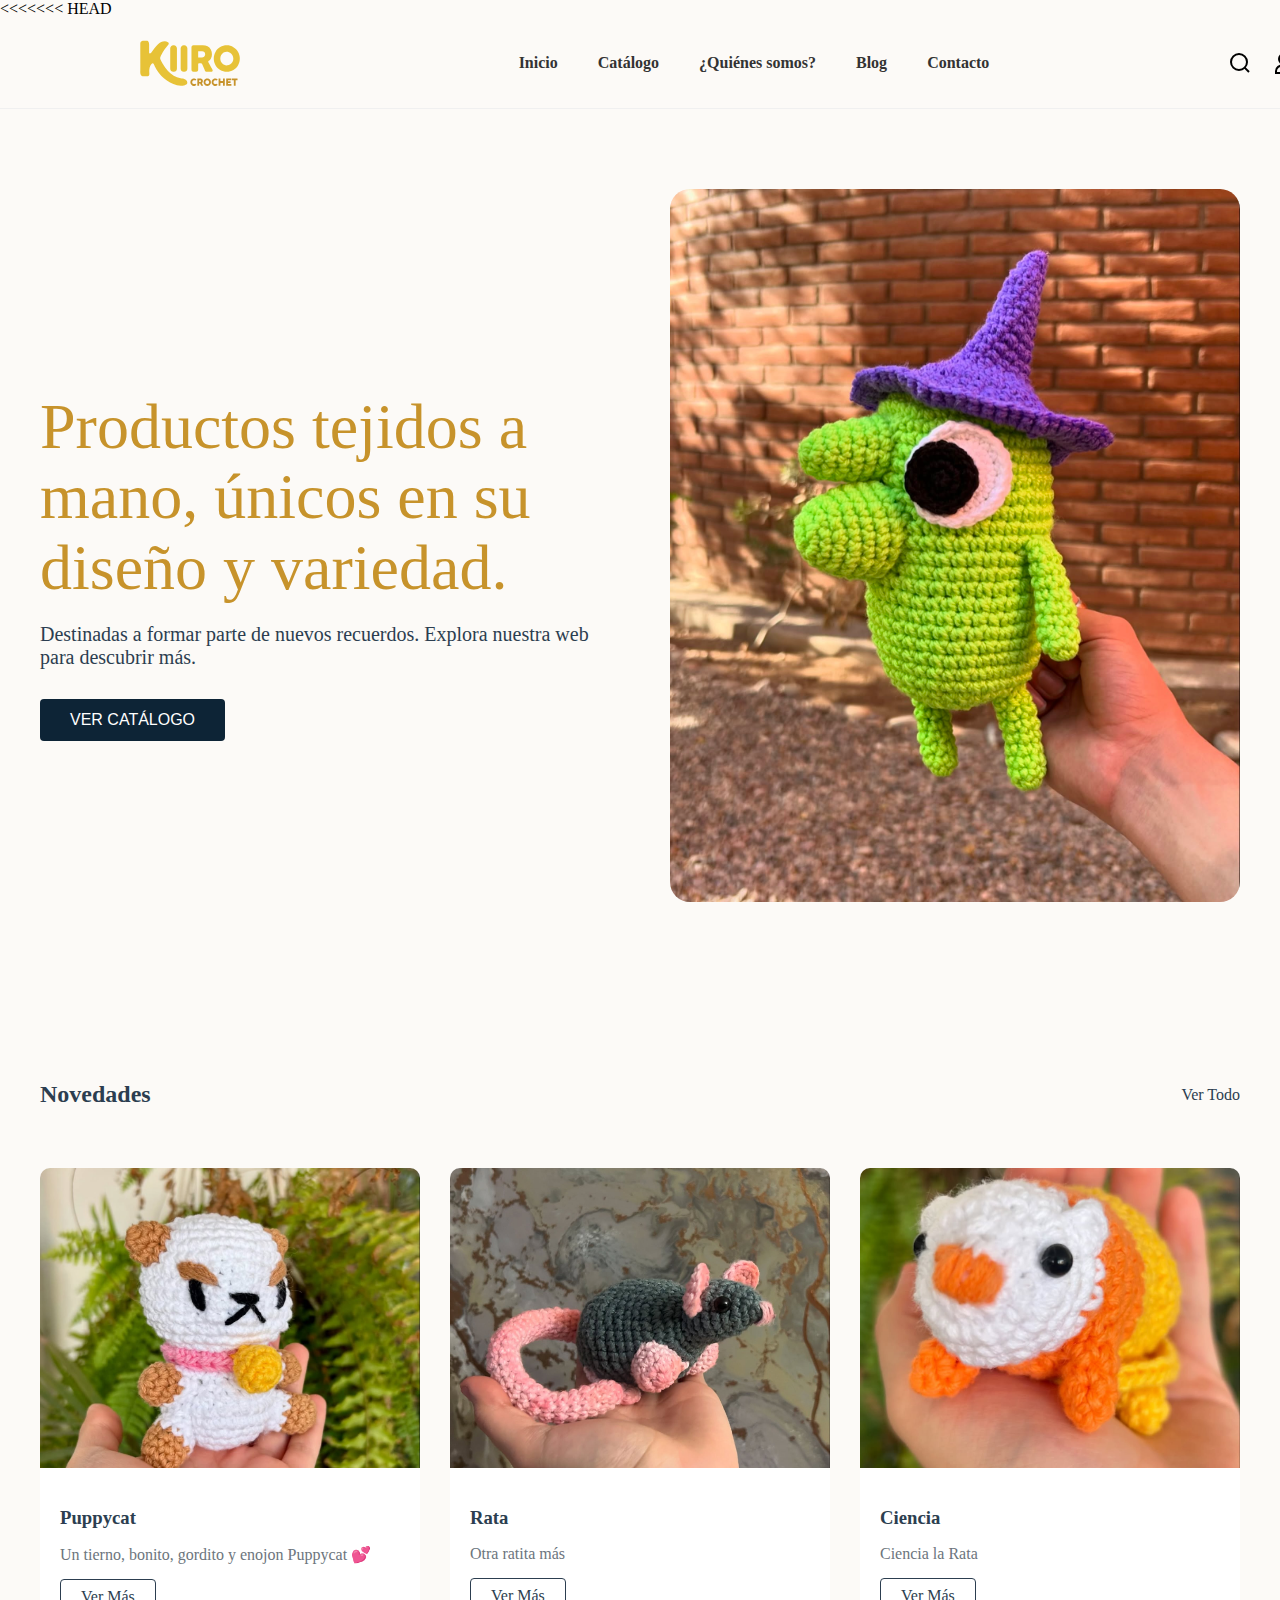
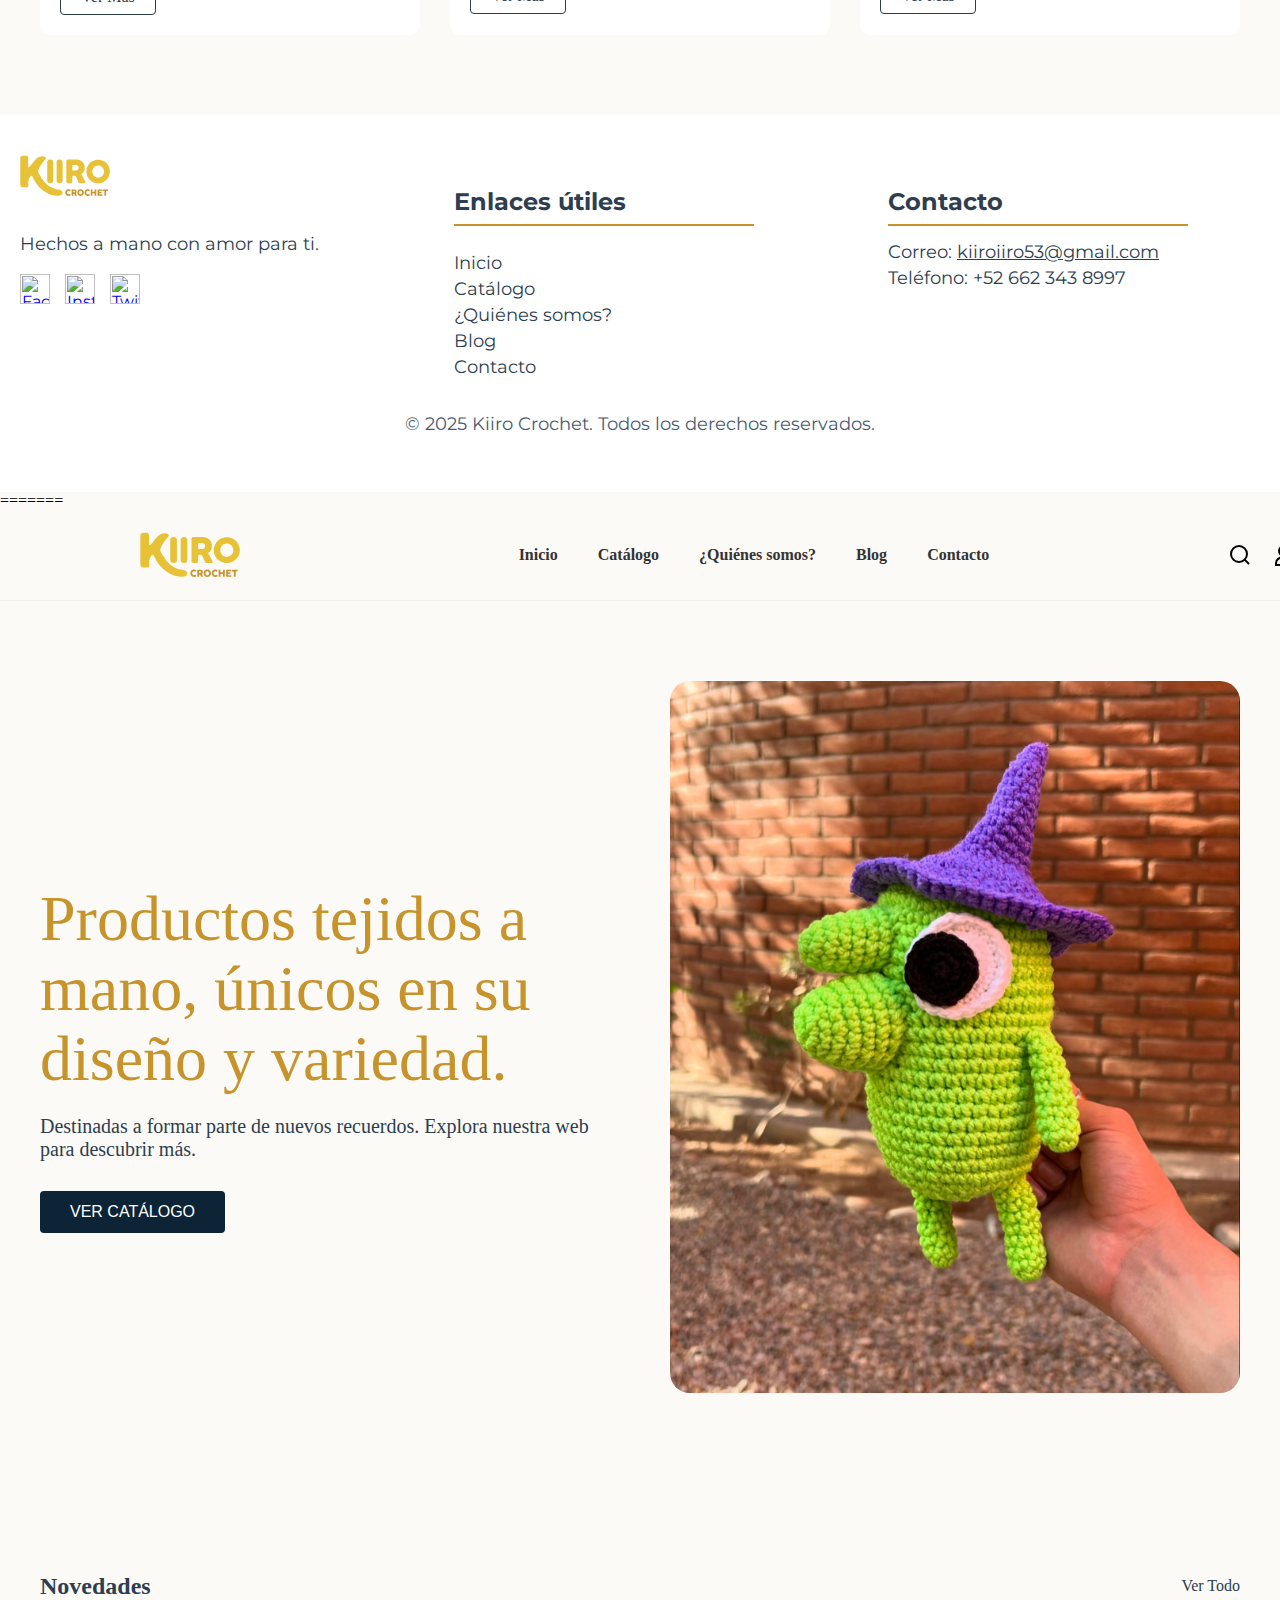
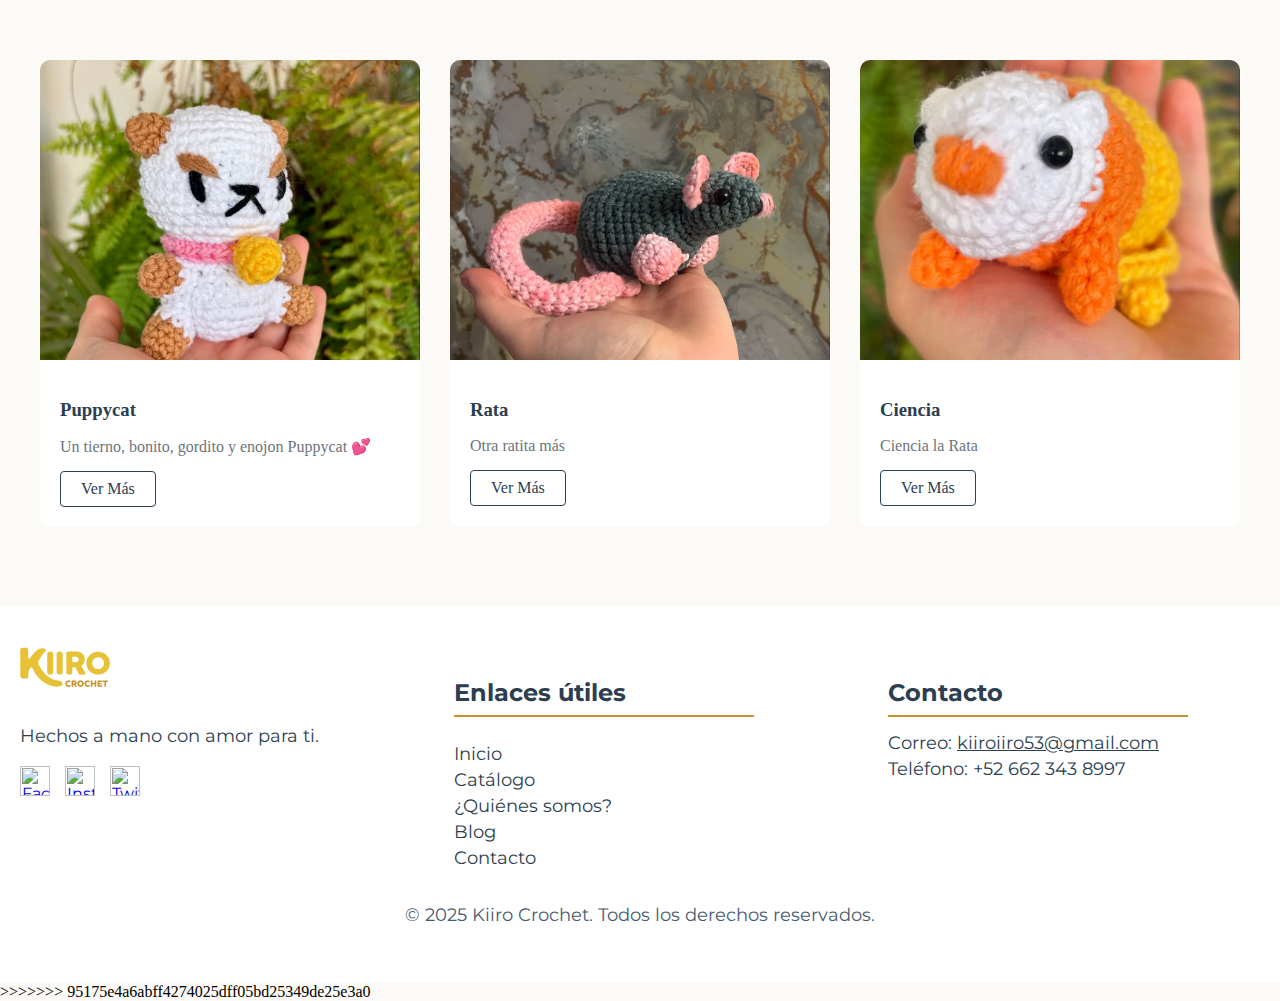
==== index.html @ 6505a940 "esteca" ====
<<<<<<< HEAD
<!DOCTYPE html>
<html lang="en">
<head>
    <meta charset="UTF-8">
    <meta name="viewport" content="width=device-width, initial-scale=1.0">
    <link rel="stylesheet" href="./style.css">
    <link rel="preconnect" href="https://fonts.googleapis.com">
    <link rel="preconnect" href="https://fonts.gstatic.com" crossorigin>
    <link href="https://fonts.googleapis.com/css2?family=Montserrat:wght@600&display=swap" rel="stylesheet">
    <link rel="icon" href="./img/kiiro_logo.svg" type="image/x-icon">
    <title>Kiiro Crochet</title>
</head>
<body>
    <header>
        <nav class="container">
            <a href="./index.html" class="logo">
                <img src="./img/kiiro_logo.svg" alt="">
            </a>
            <ul class="nav-links">
                <li><a href="./index.html">Inicio</a></li>
                <li><a href="./html/catalogo.html">Catálogo</a></li> 
                <li><a href="./html/about.html">¿Quiénes somos?</a></li>
                <li><a href="./html/blog.html">Blog</a></li>
                <li><a href="./html/contact.html">Contacto</a></li>
            </ul>
            <div class="nav-icons">
                
                <!-- Icono de búsqueda -->
                <svg id="search-icon" width="24" height="24" viewBox="0 0 24 24" fill="none" stroke="currentColor" stroke-width="2">
                    <circle cx="11" cy="11" r="8"/>
                    <line x1="21" y1="21" x2="16.65" y2="16.65"/>
                </svg>
            
                <!-- Icono de usuario -->
                <svg id="user-icon" width="24" height="24" viewBox="0 0 24 24" fill="none" stroke="currentColor" stroke-width="2" xmlns="http://www.w3.org/2000/svg">
                    <circle cx="12" cy="8" r="5"/>
                    <path d="M12 14c-5 0-8 3-8 6v2h16v-2c0-3-3-6-8-6z"/>
                </svg>
            
                <!-- Icono de bolsa -->
                <svg id="cart-icon" width="24" height="24" viewBox="0 0 24 24" fill="none" stroke="currentColor" stroke-width="2">
                    <path d="M6 2L3 6v14a2 2 0 0 0 2 2h14a2 2 0 0 0 2-2V6l-3-4z"/>
                    <line x1="3" y1="6" x2="21" y2="6"/>
                    <path d="M16 10a4 4 0 0 1-8 0"/>
                </svg>
            </div>
            <!-- Modal de Búsqueda -->
            <div id="search-form" class="modal">
                <div class="modal-content">
                    <input type="text" placeholder="Buscar productos...">
                    <button>Cerrar</button>
                </div>
            </div>

            <!-- Modal de Usuario -->
            <div id="user-modal" class="modal">
                <div class="modal-content">
                    <input type="text" placeholder="Ingresa tu nombre">
                    <button>Cerrar</button>
                </div>
            </div>

            <!-- Modal de Carrito -->
            <div id="cart-modal" class="modal">
                <div class="modal-content">
                    <p>No tienes productos en tu carrito.</p>
                    <button>Cerrar</button>
                </div>
            </div>
        </nav>
    </header>

    <main>
        <section class="hero container">
            <div class="hero-content">
                <h1>Productos tejidos a mano, únicos en su diseño y variedad.</h1>
                <p>Destinadas a formar parte de nuevos recuerdos. Explora nuestra web para descubrir más.</p>
                <a href="./html/catalogo.html"><button class="shop-now">Ver Catálogo</button></a>
            </div>
            <div class="hero-image">
                <img src="./img/glep_amigurumi.jpg" alt="Glep">
            </div>
        </section>

        <section class="products container">
            <div class="products-header">
                <h2>Novedades</h2>
                <a href="./html/catalogo.html" class="view-all">Ver Todo</a>
            </div>
            <div class="product-grid">
                <div class="product-card">
                    <img src="./img/puppycat_amigurumi.jpg" alt="Puppycat">
                    <div class="product-info">
                        <h3>Puppycat</h3>
                        <p>Un tierno, bonito, gordito y enojon Puppycat 💕</p>
                        <a href="#" class="learn-more">Ver Más</a>
                    </div>
                </div>
                <div class="product-card">
                    <img src="./img/rata_amigurumi.jpg" alt="Rata">
                    <div class="product-info">
                        <h3>Rata</h3>
                        <p>Otra ratita más</p>
                        <a href="#" class="learn-more">Ver Más</a>
                    </div>
                </div>
                <div class="product-card">
                    <img src="./img/ciencia_amigurumi.jpg" alt="Ciencia">
                    <div class="product-info">
                        <h3>Ciencia</h3>
                        <p>Ciencia la Rata</p>
                        <a href="#" class="learn-more">Ver Más</a>
                    </div>
                </div>
            </div>
        </section>
    </main>

    <footer>
        <div class="footer-container">
            <div class="footer-left">
                <a href="./index.html" class="logo">
                    <img src="./img/kiiro_logo.svg" alt="" class="footer-logo">
                </a>
                <p>Hechos a mano con amor para ti.</p>
                <div class="social-links">
                    <a href="#" class="social-icon"><img src="https://img.icons8.com/ios/50/000000/facebook.png" alt="Facebook"></a>
                    <a href="https://www.instagram.com/kiiro__crochet/" target="_blank" class="social-icon"><img src="https://img.icons8.com/ios/50/000000/instagram.png" alt="Instagram"></a>
                    <a href="#" class="social-icon"><img src="https://img.icons8.com/ios/50/000000/twitter.png" alt="Twitter"></a>
                </div>
            </div>
            <div class="footer-middle">
                <h4 class="footer-title">Enlaces útiles</h4>
                <ul>
                    <li><a href="./index.html">Inicio</a></li>
                    <li><a href="./html/catalogo.html">Catálogo</a></li>
                    <li><a href="./html/about.html">¿Quiénes somos?</a></li>
                    <li><a href="./html/blog.html">Blog</a></li>
                    <li><a href="./html/contact.html">Contacto</a></li>
                </ul>
            </div>
            <div class="footer-right">
                <h4 class="footer-title">Contacto </h4>
                <p>Correo: <a href="mailto:info@kiirocrochet.com" class="footer-links">kiiroiiro53@gmail.com</a></p>
                <p>Teléfono: +52 662 343 8997</p>
            </div>
        </div>
        <div class="footer-bottom">
            <p>&copy; 2025 Kiiro Crochet. Todos los derechos reservados.</p>
        </div>
    </footer>

    <script src="./js/script.js"></script>


</body>
</html>
=======
<!DOCTYPE html>
<html lang="en">
<head>
    <meta charset="UTF-8">
    <meta name="viewport" content="width=device-width, initial-scale=1.0">
    <link rel="stylesheet" href="./style.css">
    <link rel="preconnect" href="https://fonts.googleapis.com">
    <link rel="preconnect" href="https://fonts.gstatic.com" crossorigin>
    <link href="https://fonts.googleapis.com/css2?family=Montserrat:wght@600&display=swap" rel="stylesheet">
    <link rel="icon" href="./img/kiiro_logo.svg" type="image/x-icon">
    <title>Kiiro Crochet</title>
</head>
<body>
    <header>
        <nav class="container">
            <a href="./index.html" class="logo">
                <img src="./img/kiiro_logo.svg" alt="">
            </a>
            <ul class="nav-links">
                <li><a href="./index.html">Inicio</a></li>
                <li><a href="./html/catalogo.html">Catálogo</a></li> 
                <li><a href="./html/about.html">¿Quiénes somos?</a></li>
                <li><a href="./html/blog.html">Blog</a></li>
                <li><a href="./html/contact.html">Contacto</a></li>
            </ul>
            <div class="nav-icons">
                <!-- Icono de búsqueda -->
                <svg id="search-icon" width="24" height="24" viewBox="0 0 24 24" fill="none" stroke="currentColor" stroke-width="2">
                    <circle cx="11" cy="11" r="8"/>
                    <line x1="21" y1="21" x2="16.65" y2="16.65"/>
                </svg>
            
                <!-- Icono de usuario -->
                <svg id="user-icon" width="24" height="24" viewBox="0 0 24 24" fill="none" stroke="currentColor" stroke-width="2" xmlns="http://www.w3.org/2000/svg">
                    <circle cx="12" cy="8" r="5"/>
                    <path d="M12 14c-5 0-8 3-8 6v2h16v-2c0-3-3-6-8-6z"/>
                </svg>
            
                <!-- Icono de bolsa -->
                <svg id="cart-icon" width="24" height="24" viewBox="0 0 24 24" fill="none" stroke="currentColor" stroke-width="2">
                    <path d="M6 2L3 6v14a2 2 0 0 0 2 2h14a2 2 0 0 0 2-2V6l-3-4z"/>
                    <line x1="3" y1="6" x2="21" y2="6"/>
                    <path d="M16 10a4 4 0 0 1-8 0"/>
                </svg>
            </div>
        </nav>
    </header>

    <main>
        <section class="hero container">
            <div class="hero-content">
                <h1>Productos tejidos a mano, únicos en su diseño y variedad.</h1>
                <p>Destinadas a formar parte de nuevos recuerdos. Explora nuestra web para descubrir más.</p>
                <a href="./html/catalogo.html"><button class="shop-now">Ver Catálogo</button></a>
            </div>
            <div class="hero-image">
                <img src="./img/glep_amigurumi.jpg" alt="Glep">
            </div>
        </section>

        <section class="products container">
            <div class="products-header">
                <h2>Novedades</h2>
                <a href="./html/catalogo.html" class="view-all">Ver Todo</a>
            </div>
            <div class="product-grid">
                <div class="product-card">
                    <img src="./img/puppycat_amigurumi.jpg" alt="Puppycat">
                    <div class="product-info">
                        <h3>Puppycat</h3>
                        <p>Un tierno, bonito, gordito y enojon Puppycat 💕</p>
                        <a href="#" class="learn-more">Ver Más</a>
                    </div>
                </div>
                <div class="product-card">
                    <img src="./img/rata_amigurumi.jpg" alt="Rata">
                    <div class="product-info">
                        <h3>Rata</h3>
                        <p>Otra ratita más</p>
                        <a href="#" class="learn-more">Ver Más</a>
                    </div>
                </div>
                <div class="product-card">
                    <img src="./img/ciencia_amigurumi.jpg" alt="Ciencia">
                    <div class="product-info">
                        <h3>Ciencia</h3>
                        <p>Ciencia la Rata</p>
                        <a href="#" class="learn-more">Ver Más</a>
                    </div>
                </div>
            </div>
        </section>
    </main>

    <footer>
        <div class="footer-container">
            <div class="footer-left">
                <a href="./index.html" class="logo">
                    <img src="./img/kiiro_logo.svg" alt="" class="footer-logo">
                </a>
                <p>Hechos a mano con amor para ti.</p>
                <div class="social-links">
                    <a href="#" class="social-icon"><img src="https://img.icons8.com/ios/50/000000/facebook.png" alt="Facebook"></a>
                    <a href="https://www.instagram.com/kiiro__crochet/" target="_blank" class="social-icon"><img src="https://img.icons8.com/ios/50/000000/instagram.png" alt="Instagram"></a>
                    <a href="#" class="social-icon"><img src="https://img.icons8.com/ios/50/000000/twitter.png" alt="Twitter"></a>
                </div>
            </div>
            <div class="footer-middle">
                <h4 class="footer-title">Enlaces útiles</h4>
                <ul>
                    <li><a href="./index.html">Inicio</a></li>
                    <li><a href="./html/catalogo.html">Catálogo</a></li>
                    <li><a href="./html/about.html">¿Quiénes somos?</a></li>
                    <li><a href="./html/blog.html">Blog</a></li>
                    <li><a href="./html/contact.html">Contacto</a></li>
                </ul>
            </div>
            <div class="footer-right">
                <h4 class="footer-title">Contacto </h4>
                <p>Correo: <a href="mailto:info@kiirocrochet.com" class="footer-links">kiiroiiro53@gmail.com</a></p>
                <p>Teléfono: +52 662 343 8997</p>
            </div>
        </div>
        <div class="footer-bottom">
            <p>&copy; 2025 Kiiro Crochet. Todos los derechos reservados.</p>
        </div>
    </footer>
</body>
</html>
>>>>>>> 95175e4a6abff4274025dff05bd25349de25e3a0
---- style.css ----
<<<<<<< HEAD
* {
    margin: 0;
    padding: 0;
    box-sizing: border-box;
    font-family: 'Montserrat', sans-serif; 
}

body {
    background: #FCFAF7;
    margin: 0; /* Asegura que no haya márgenes extraños */
    padding: 0;
}

.container {
    max-width: 1200px;
    margin: 0 auto;
    padding: 0 20px;
}

/* Header Styles */
header {
    position: relative;
    top: 0;
    left: 0;
    width: 100%;
    padding: 20px 100px;
    background: #FCFAF7;
    justify-content: space-between;
    align-items: center;
    border-bottom: 1px solid #f0f0f0;
}

nav {
    display: flex;
    justify-content: space-between;
    align-items: center;
}

.logo{
    width: 100px;
    height: auto;
}

.nav-links {
    display: flex;
    gap: 40px;
    list-style: none;
}

/* Estilos para la barra de navegación */
.nav-links a {
    position: relative;
    font-size: 16px;
    color: #333;
    font-weight: 600;
    text-decoration: none;
    margin-left: 0px; 
    transition: color 0.3s ease; /* Transición para el color */
}

.nav-links a::after {
    content: '';
    position: absolute;
    bottom: -5px;
    left: 0;
    width: 0;
    height: 2px;
    background: #C7932B;
    transition: width 0.3s ease; /* Transición para la línea */
}

.nav-links a.active {
    color: #C7932B; /* Color del enlace activo */
}

.nav-links a:hover {
    color: #C7932B; /* Cambia el color del enlace al pasar el mouse */
}

.nav-links a:hover::after {
    width: 100%; /* La línea se expande al hacer hover */
}

.nav-icons {
    display: flex;
    gap: 20px;
}

/* Añadir este estilo a tu archivo CSS */
.nav-icons svg {
    cursor: pointer; /* Aseguramos que el cursor cambie al pasar sobre los íconos */
    transition: transform 0.3s ease; /* Para un efecto visual atractivo cuando se hace clic */
}

.nav-icons svg:hover {
    transform: scale(1.1); /* Aumenta un poco el tamaño al hacer hover para efecto visual */
}

/* Los modales inicialmente están ocultos */
.modal {
    display: none;
    position: fixed;
    top: 50%;
    left: 50%;
    transform: translate(-50%, -50%);
    background: white;
    padding: 20px;
    box-shadow: 0 0 10px rgba(0, 0, 0, 0.1);
    z-index: 1000;
}

.modal-content {
    padding: 20px;
}

button {
    padding: 10px;
    background-color: #ffcc00;
    border: none;
    cursor: pointer;
}

button:hover {
    background-color: #ff9900;
}

/* Hero Section */
.hero {
    display: flex;
    align-items: center;
    padding: 80px 0;
    gap: 60px;
}

.hero-content {
    flex: 1;
}

.hero h1 {
    font-size: 64px;
    color: #C7932B;
    line-height: 1.1;
    margin-bottom: 20px;
    font-weight: 400;
}

.hero p {
    color: #2c3e50;
    font-size: 20px;
    margin-bottom: 30px;
}

.shop-now {
    background: #0d2436;
    color: white;
    padding: 12px 30px;
    border: none;
    border-radius: 4px;
    font-size: 16px;
    cursor: pointer;
    text-transform: uppercase;
}

.hero-image {
    flex: 1;
    position: relative;
}

.hero-image img {
    width: 100%;
    border-radius: 20px;
}

.brand-badge {
    position: absolute;
    bottom: -40px;
    left: 50%;
    transform: translateX(-50%);
    width: 120px;
    height: 120px;
}

/* Products Section */
.products {
    padding: 80px 0;
}

.products-header {
    display: flex;
    justify-content: space-between;
    align-items: center;
    margin-bottom: 40px;
}

.products-header h2 {
    color: #2c3e50;
    font-size: 24px;
}

.view-all {
    color: #2c3e50;
    text-decoration: none;
}

.product-grid {
    display: grid;
    grid-template-columns: repeat(3, 1fr);
    gap: 30px;
}

.product-card {
    border-radius: 10px;
    overflow: hidden;
    background: #FFFFFF;
}

.product-card img {
    width: 100%;
    height: 300px;
    object-fit: cover;
}

.product-info {
    padding: 20px;
}

.product-info h3 {
    color: #2c3e50;
    margin-bottom: 10px;
}

.product-info p {
    color: #6c757d;
    margin-bottom: 15px;
}

.learn-more {
    display: inline-block;
    padding: 8px 20px;
    border: 1px solid #2c3e50;
    border-radius: 4px;
    color: #2c3e50;
    text-decoration: none;
}

/* Footer Styles */
footer {
    background-color: #FFFFFF;
    color: #2c3e50;
    padding: 40px 20px;
    font-family: 'Montserrat', sans-serif;
}

.footer-container {
    display: flex;
    justify-content: space-between;
    margin-bottom: 20px;
}

.footer-logo {
    max-width: 90px;
    height: auto;
    margin-bottom: 20px;
}


.footer-left, .footer-middle, .footer-right {
    width: 30%;
}

.footer-left h3 {
    font-size: 2em;
    margin-bottom: 20px;
}

.footer-left p {
    font-size: 1.1em;
    margin-bottom: 20px;
}

.social-links {
    display: flex;
    gap: 15px;
}

.social-icon img {
    width: 30px;
    height: 30px;
    transition: transform 0.3s ease;
}

.social-icon img:hover {
    transform: scale(1.1);
}

.footer-middle h4, .footer-right h4 {
    font-size: 1.5em;
    margin-bottom: 10px;
}

.footer-middle ul {
    list-style: none;
    padding: 0;
}

.footer-middle ul li {
    margin: 5px 0;
}

.footer-middle ul li a {
    color: #2c3e50;
    text-decoration: none;
    font-size: 1.1em;
    transition: color 0.3s ease;
}

.footer-middle ul li a:hover {
    color: #f4b400;
}

.footer-right p {
    font-size: 1.1em;
    margin: 5px 0;
}

.footer-bottom {
    text-align: center;
    font-size: 1.1em;
    margin-top: 20px;
}

.footer-bottom p {
    color: #475b70;
}

#search-form, #user-modal, #cart-modal {
    position: fixed;
    top: 50%;
    left: 50%;
    transform: translate(-50%, -50%);
    background: white;
    padding: 20px;
    box-shadow: 0 0 10px rgba(0, 0, 0, 0.1);
    z-index: 1000;
    display: none;
}

#search-form input, #user-modal input {
    margin-bottom: 10px;
    padding: 10px;
    width: 100%;
}

.modal-content {
    padding: 20px;
}

button {
    padding: 10px;
    background-color: #ffcc00;
    border: none;
    cursor: pointer;
}

button:hover {
    background-color: #ff9900;
}

.footer-links {
    color: #2c3e50;
}

.footer-title {
    position: relative;
    display: inline-block;
    padding-bottom: 10px; /* Espacio entre el texto y la línea */
}

.footer-title::after {
    content: "";
    position: absolute;
    bottom: 0;
    left: 0;
    width: 300px;  /* Se extiende por todo el ancho del contenedor */
    height: 2px;  /* Grosor de la línea */
    background-color: #C7932B;  /* Color de la línea */
=======
* {
    margin: 0;
    padding: 0;
    box-sizing: border-box;
    font-family: 'Montserrat', sans-serif; 
}

body {
    background: #FCFAF7
}

.container {
    max-width: 1200px;
    margin: 0 auto;
    padding: 0 20px;
}

/* Header Styles */
header {
    position: relative;
    top: 0;
    left: 0;
    width: 100%;
    padding: 20px 100px;
    background: #FCFAF7;
    justify-content: space-between;
    align-items: center;
    border-bottom: 1px solid #f0f0f0;
}

nav {
    display: flex;
    justify-content: space-between;
    align-items: center;
}

.logo{
    width: 100px;
    height: auto;
}

.nav-links {
    display: flex;
    gap: 40px;
    list-style: none;
}

/* Estilos para la barra de navegación */
.nav-links a {
    position: relative;
    font-size: 16px;
    color: #333;
    font-weight: 600;
    text-decoration: none;
    margin-left: 0px; 
    transition: color 0.3s ease; /* Transición para el color */
}

.nav-links a::after {
    content: '';
    position: absolute;
    bottom: -5px;
    left: 0;
    width: 0;
    height: 2px;
    background: #C7932B;
    transition: width 0.3s ease; /* Transición para la línea */
}

.nav-links a.active {
    color: #C7932B; /* Color del enlace activo */
}

.nav-links a:hover {
    color: #C7932B; /* Cambia el color del enlace al pasar el mouse */
}

.nav-links a:hover::after {
    width: 100%; /* La línea se expande al hacer hover */
}

.nav-icons {
    display: flex;
    gap: 20px;
}

/* Añadir este estilo a tu archivo CSS */
.nav-icons svg {
    cursor: pointer; /* Aseguramos que el cursor cambie al pasar sobre los íconos */
    transition: transform 0.3s ease; /* Para un efecto visual atractivo cuando se hace clic */
}

.nav-icons svg:hover {
    transform: scale(1.1); /* Aumenta un poco el tamaño al hacer hover para efecto visual */
}

/* Hero Section */
.hero {
    display: flex;
    align-items: center;
    padding: 80px 0;
    gap: 60px;
}

.hero-content {
    flex: 1;
}

.hero h1 {
    font-size: 64px;
    color: #C7932B;
    line-height: 1.1;
    margin-bottom: 20px;
    font-weight: 400;
}

.hero p {
    color: #2c3e50;
    font-size: 20px;
    margin-bottom: 30px;
}

.shop-now {
    background: #0d2436;
    color: white;
    padding: 12px 30px;
    border: none;
    border-radius: 4px;
    font-size: 16px;
    cursor: pointer;
    text-transform: uppercase;
}

.hero-image {
    flex: 1;
    position: relative;
}

.hero-image img {
    width: 100%;
    border-radius: 20px;
}

.brand-badge {
    position: absolute;
    bottom: -40px;
    left: 50%;
    transform: translateX(-50%);
    width: 120px;
    height: 120px;
}

/* Products Section */
.products {
    padding: 80px 0;
}

.products-header {
    display: flex;
    justify-content: space-between;
    align-items: center;
    margin-bottom: 40px;
}

.products-header h2 {
    color: #2c3e50;
    font-size: 24px;
}

.view-all {
    color: #2c3e50;
    text-decoration: none;
}

.product-grid {
    display: grid;
    grid-template-columns: repeat(3, 1fr);
    gap: 30px;
}

.product-card {
    border-radius: 10px;
    overflow: hidden;
    background: #FFFFFF;
}

.product-card img {
    width: 100%;
    height: 300px;
    object-fit: cover;
}

.product-info {
    padding: 20px;
}

.product-info h3 {
    color: #2c3e50;
    margin-bottom: 10px;
}

.product-info p {
    color: #6c757d;
    margin-bottom: 15px;
}

.learn-more {
    display: inline-block;
    padding: 8px 20px;
    border: 1px solid #2c3e50;
    border-radius: 4px;
    color: #2c3e50;
    text-decoration: none;
}

/* Footer Styles */
footer {
    background-color: #FFFFFF;
    color: #2c3e50;
    padding: 40px 20px;
    font-family: 'Montserrat', sans-serif;
}

.footer-container {
    display: flex;
    justify-content: space-between;
    margin-bottom: 20px;
}

.footer-logo {
    max-width: 90px;
    height: auto;
    margin-bottom: 20px;
}


.footer-left, .footer-middle, .footer-right {
    width: 30%;
}

.footer-left h3 {
    font-size: 2em;
    margin-bottom: 20px;
}

.footer-left p {
    font-size: 1.1em;
    margin-bottom: 20px;
}

.social-links {
    display: flex;
    gap: 15px;
}

.social-icon img {
    width: 30px;
    height: 30px;
    transition: transform 0.3s ease;
}

.social-icon img:hover {
    transform: scale(1.1);
}

.footer-middle h4, .footer-right h4 {
    font-size: 1.5em;
    margin-bottom: 10px;
}

.footer-middle ul {
    list-style: none;
    padding: 0;
}

.footer-middle ul li {
    margin: 5px 0;
}

.footer-middle ul li a {
    color: #2c3e50;
    text-decoration: none;
    font-size: 1.1em;
    transition: color 0.3s ease;
}

.footer-middle ul li a:hover {
    color: #f4b400;
}

.footer-right p {
    font-size: 1.1em;
    margin: 5px 0;
}

.footer-bottom {
    text-align: center;
    font-size: 1.1em;
    margin-top: 20px;
}

.footer-bottom p {
    color: #475b70;
}

#search-form, #user-modal, #cart-modal {
    position: fixed;
    top: 50%;
    left: 50%;
    transform: translate(-50%, -50%);
    background: white;
    padding: 20px;
    box-shadow: 0 0 10px rgba(0, 0, 0, 0.1);
    z-index: 1000;
    display: none;
}

#search-form input, #user-modal input {
    margin-bottom: 10px;
    padding: 10px;
    width: 100%;
}

.modal-content {
    padding: 20px;
}

button {
    padding: 10px;
    background-color: #ffcc00;
    border: none;
    cursor: pointer;
}

button:hover {
    background-color: #ff9900;
}

.footer-links {
    color: #2c3e50;
}

.footer-title {
    position: relative;
    display: inline-block;
    padding-bottom: 10px; /* Espacio entre el texto y la línea */
}

.footer-title::after {
    content: "";
    position: absolute;
    bottom: 0;
    left: 0;
    width: 300px;  /* Se extiende por todo el ancho del contenedor */
    height: 2px;  /* Grosor de la línea */
    background-color: #C7932B;  /* Color de la línea */
>>>>>>> 95175e4a6abff4274025dff05bd25349de25e3a0
}
---- style.css ----
<<<<<<< HEAD
* {
    margin: 0;
    padding: 0;
    box-sizing: border-box;
    font-family: 'Montserrat', sans-serif; 
}

body {
    background: #FCFAF7;
    margin: 0; /* Asegura que no haya márgenes extraños */
    padding: 0;
}

.container {
    max-width: 1200px;
    margin: 0 auto;
    padding: 0 20px;
}

/* Header Styles */
header {
    position: relative;
    top: 0;
    left: 0;
    width: 100%;
    padding: 20px 100px;
    background: #FCFAF7;
    justify-content: space-between;
    align-items: center;
    border-bottom: 1px solid #f0f0f0;
}

nav {
    display: flex;
    justify-content: space-between;
    align-items: center;
}

.logo{
    width: 100px;
    height: auto;
}

.nav-links {
    display: flex;
    gap: 40px;
    list-style: none;
}

/* Estilos para la barra de navegación */
.nav-links a {
    position: relative;
    font-size: 16px;
    color: #333;
    font-weight: 600;
    text-decoration: none;
    margin-left: 0px; 
    transition: color 0.3s ease; /* Transición para el color */
}

.nav-links a::after {
    content: '';
    position: absolute;
    bottom: -5px;
    left: 0;
    width: 0;
    height: 2px;
    background: #C7932B;
    transition: width 0.3s ease; /* Transición para la línea */
}

.nav-links a.active {
    color: #C7932B; /* Color del enlace activo */
}

.nav-links a:hover {
    color: #C7932B; /* Cambia el color del enlace al pasar el mouse */
}

.nav-links a:hover::after {
    width: 100%; /* La línea se expande al hacer hover */
}

.nav-icons {
    display: flex;
    gap: 20px;
}

/* Añadir este estilo a tu archivo CSS */
.nav-icons svg {
    cursor: pointer; /* Aseguramos que el cursor cambie al pasar sobre los íconos */
    transition: transform 0.3s ease; /* Para un efecto visual atractivo cuando se hace clic */
}

.nav-icons svg:hover {
    transform: scale(1.1); /* Aumenta un poco el tamaño al hacer hover para efecto visual */
}

/* Los modales inicialmente están ocultos */
.modal {
    display: none;
    position: fixed;
    top: 50%;
    left: 50%;
    transform: translate(-50%, -50%);
    background: white;
    padding: 20px;
    box-shadow: 0 0 10px rgba(0, 0, 0, 0.1);
    z-index: 1000;
}

.modal-content {
    padding: 20px;
}

button {
    padding: 10px;
    background-color: #ffcc00;
    border: none;
    cursor: pointer;
}

button:hover {
    background-color: #ff9900;
}

/* Hero Section */
.hero {
    display: flex;
    align-items: center;
    padding: 80px 0;
    gap: 60px;
}

.hero-content {
    flex: 1;
}

.hero h1 {
    font-size: 64px;
    color: #C7932B;
    line-height: 1.1;
    margin-bottom: 20px;
    font-weight: 400;
}

.hero p {
    color: #2c3e50;
    font-size: 20px;
    margin-bottom: 30px;
}

.shop-now {
    background: #0d2436;
    color: white;
    padding: 12px 30px;
    border: none;
    border-radius: 4px;
    font-size: 16px;
    cursor: pointer;
    text-transform: uppercase;
}

.hero-image {
    flex: 1;
    position: relative;
}

.hero-image img {
    width: 100%;
    border-radius: 20px;
}

.brand-badge {
    position: absolute;
    bottom: -40px;
    left: 50%;
    transform: translateX(-50%);
    width: 120px;
    height: 120px;
}

/* Products Section */
.products {
    padding: 80px 0;
}

.products-header {
    display: flex;
    justify-content: space-between;
    align-items: center;
    margin-bottom: 40px;
}

.products-header h2 {
    color: #2c3e50;
    font-size: 24px;
}

.view-all {
    color: #2c3e50;
    text-decoration: none;
}

.product-grid {
    display: grid;
    grid-template-columns: repeat(3, 1fr);
    gap: 30px;
}

.product-card {
    border-radius: 10px;
    overflow: hidden;
    background: #FFFFFF;
}

.product-card img {
    width: 100%;
    height: 300px;
    object-fit: cover;
}

.product-info {
    padding: 20px;
}

.product-info h3 {
    color: #2c3e50;
    margin-bottom: 10px;
}

.product-info p {
    color: #6c757d;
    margin-bottom: 15px;
}

.learn-more {
    display: inline-block;
    padding: 8px 20px;
    border: 1px solid #2c3e50;
    border-radius: 4px;
    color: #2c3e50;
    text-decoration: none;
}

/* Footer Styles */
footer {
    background-color: #FFFFFF;
    color: #2c3e50;
    padding: 40px 20px;
    font-family: 'Montserrat', sans-serif;
}

.footer-container {
    display: flex;
    justify-content: space-between;
    margin-bottom: 20px;
}

.footer-logo {
    max-width: 90px;
    height: auto;
    margin-bottom: 20px;
}


.footer-left, .footer-middle, .footer-right {
    width: 30%;
}

.footer-left h3 {
    font-size: 2em;
    margin-bottom: 20px;
}

.footer-left p {
    font-size: 1.1em;
    margin-bottom: 20px;
}

.social-links {
    display: flex;
    gap: 15px;
}

.social-icon img {
    width: 30px;
    height: 30px;
    transition: transform 0.3s ease;
}

.social-icon img:hover {
    transform: scale(1.1);
}

.footer-middle h4, .footer-right h4 {
    font-size: 1.5em;
    margin-bottom: 10px;
}

.footer-middle ul {
    list-style: none;
    padding: 0;
}

.footer-middle ul li {
    margin: 5px 0;
}

.footer-middle ul li a {
    color: #2c3e50;
    text-decoration: none;
    font-size: 1.1em;
    transition: color 0.3s ease;
}

.footer-middle ul li a:hover {
    color: #f4b400;
}

.footer-right p {
    font-size: 1.1em;
    margin: 5px 0;
}

.footer-bottom {
    text-align: center;
    font-size: 1.1em;
    margin-top: 20px;
}

.footer-bottom p {
    color: #475b70;
}

#search-form, #user-modal, #cart-modal {
    position: fixed;
    top: 50%;
    left: 50%;
    transform: translate(-50%, -50%);
    background: white;
    padding: 20px;
    box-shadow: 0 0 10px rgba(0, 0, 0, 0.1);
    z-index: 1000;
    display: none;
}

#search-form input, #user-modal input {
    margin-bottom: 10px;
    padding: 10px;
    width: 100%;
}

.modal-content {
    padding: 20px;
}

button {
    padding: 10px;
    background-color: #ffcc00;
    border: none;
    cursor: pointer;
}

button:hover {
    background-color: #ff9900;
}

.footer-links {
    color: #2c3e50;
}

.footer-title {
    position: relative;
    display: inline-block;
    padding-bottom: 10px; /* Espacio entre el texto y la línea */
}

.footer-title::after {
    content: "";
    position: absolute;
    bottom: 0;
    left: 0;
    width: 300px;  /* Se extiende por todo el ancho del contenedor */
    height: 2px;  /* Grosor de la línea */
    background-color: #C7932B;  /* Color de la línea */
=======
* {
    margin: 0;
    padding: 0;
    box-sizing: border-box;
    font-family: 'Montserrat', sans-serif; 
}

body {
    background: #FCFAF7
}

.container {
    max-width: 1200px;
    margin: 0 auto;
    padding: 0 20px;
}

/* Header Styles */
header {
    position: relative;
    top: 0;
    left: 0;
    width: 100%;
    padding: 20px 100px;
    background: #FCFAF7;
    justify-content: space-between;
    align-items: center;
    border-bottom: 1px solid #f0f0f0;
}

nav {
    display: flex;
    justify-content: space-between;
    align-items: center;
}

.logo{
    width: 100px;
    height: auto;
}

.nav-links {
    display: flex;
    gap: 40px;
    list-style: none;
}

/* Estilos para la barra de navegación */
.nav-links a {
    position: relative;
    font-size: 16px;
    color: #333;
    font-weight: 600;
    text-decoration: none;
    margin-left: 0px; 
    transition: color 0.3s ease; /* Transición para el color */
}

.nav-links a::after {
    content: '';
    position: absolute;
    bottom: -5px;
    left: 0;
    width: 0;
    height: 2px;
    background: #C7932B;
    transition: width 0.3s ease; /* Transición para la línea */
}

.nav-links a.active {
    color: #C7932B; /* Color del enlace activo */
}

.nav-links a:hover {
    color: #C7932B; /* Cambia el color del enlace al pasar el mouse */
}

.nav-links a:hover::after {
    width: 100%; /* La línea se expande al hacer hover */
}

.nav-icons {
    display: flex;
    gap: 20px;
}

/* Añadir este estilo a tu archivo CSS */
.nav-icons svg {
    cursor: pointer; /* Aseguramos que el cursor cambie al pasar sobre los íconos */
    transition: transform 0.3s ease; /* Para un efecto visual atractivo cuando se hace clic */
}

.nav-icons svg:hover {
    transform: scale(1.1); /* Aumenta un poco el tamaño al hacer hover para efecto visual */
}

/* Hero Section */
.hero {
    display: flex;
    align-items: center;
    padding: 80px 0;
    gap: 60px;
}

.hero-content {
    flex: 1;
}

.hero h1 {
    font-size: 64px;
    color: #C7932B;
    line-height: 1.1;
    margin-bottom: 20px;
    font-weight: 400;
}

.hero p {
    color: #2c3e50;
    font-size: 20px;
    margin-bottom: 30px;
}

.shop-now {
    background: #0d2436;
    color: white;
    padding: 12px 30px;
    border: none;
    border-radius: 4px;
    font-size: 16px;
    cursor: pointer;
    text-transform: uppercase;
}

.hero-image {
    flex: 1;
    position: relative;
}

.hero-image img {
    width: 100%;
    border-radius: 20px;
}

.brand-badge {
    position: absolute;
    bottom: -40px;
    left: 50%;
    transform: translateX(-50%);
    width: 120px;
    height: 120px;
}

/* Products Section */
.products {
    padding: 80px 0;
}

.products-header {
    display: flex;
    justify-content: space-between;
    align-items: center;
    margin-bottom: 40px;
}

.products-header h2 {
    color: #2c3e50;
    font-size: 24px;
}

.view-all {
    color: #2c3e50;
    text-decoration: none;
}

.product-grid {
    display: grid;
    grid-template-columns: repeat(3, 1fr);
    gap: 30px;
}

.product-card {
    border-radius: 10px;
    overflow: hidden;
    background: #FFFFFF;
}

.product-card img {
    width: 100%;
    height: 300px;
    object-fit: cover;
}

.product-info {
    padding: 20px;
}

.product-info h3 {
    color: #2c3e50;
    margin-bottom: 10px;
}

.product-info p {
    color: #6c757d;
    margin-bottom: 15px;
}

.learn-more {
    display: inline-block;
    padding: 8px 20px;
    border: 1px solid #2c3e50;
    border-radius: 4px;
    color: #2c3e50;
    text-decoration: none;
}

/* Footer Styles */
footer {
    background-color: #FFFFFF;
    color: #2c3e50;
    padding: 40px 20px;
    font-family: 'Montserrat', sans-serif;
}

.footer-container {
    display: flex;
    justify-content: space-between;
    margin-bottom: 20px;
}

.footer-logo {
    max-width: 90px;
    height: auto;
    margin-bottom: 20px;
}


.footer-left, .footer-middle, .footer-right {
    width: 30%;
}

.footer-left h3 {
    font-size: 2em;
    margin-bottom: 20px;
}

.footer-left p {
    font-size: 1.1em;
    margin-bottom: 20px;
}

.social-links {
    display: flex;
    gap: 15px;
}

.social-icon img {
    width: 30px;
    height: 30px;
    transition: transform 0.3s ease;
}

.social-icon img:hover {
    transform: scale(1.1);
}

.footer-middle h4, .footer-right h4 {
    font-size: 1.5em;
    margin-bottom: 10px;
}

.footer-middle ul {
    list-style: none;
    padding: 0;
}

.footer-middle ul li {
    margin: 5px 0;
}

.footer-middle ul li a {
    color: #2c3e50;
    text-decoration: none;
    font-size: 1.1em;
    transition: color 0.3s ease;
}

.footer-middle ul li a:hover {
    color: #f4b400;
}

.footer-right p {
    font-size: 1.1em;
    margin: 5px 0;
}

.footer-bottom {
    text-align: center;
    font-size: 1.1em;
    margin-top: 20px;
}

.footer-bottom p {
    color: #475b70;
}

#search-form, #user-modal, #cart-modal {
    position: fixed;
    top: 50%;
    left: 50%;
    transform: translate(-50%, -50%);
    background: white;
    padding: 20px;
    box-shadow: 0 0 10px rgba(0, 0, 0, 0.1);
    z-index: 1000;
    display: none;
}

#search-form input, #user-modal input {
    margin-bottom: 10px;
    padding: 10px;
    width: 100%;
}

.modal-content {
    padding: 20px;
}

button {
    padding: 10px;
    background-color: #ffcc00;
    border: none;
    cursor: pointer;
}

button:hover {
    background-color: #ff9900;
}

.footer-links {
    color: #2c3e50;
}

.footer-title {
    position: relative;
    display: inline-block;
    padding-bottom: 10px; /* Espacio entre el texto y la línea */
}

.footer-title::after {
    content: "";
    position: absolute;
    bottom: 0;
    left: 0;
    width: 300px;  /* Se extiende por todo el ancho del contenedor */
    height: 2px;  /* Grosor de la línea */
    background-color: #C7932B;  /* Color de la línea */
>>>>>>> 95175e4a6abff4274025dff05bd25349de25e3a0
}
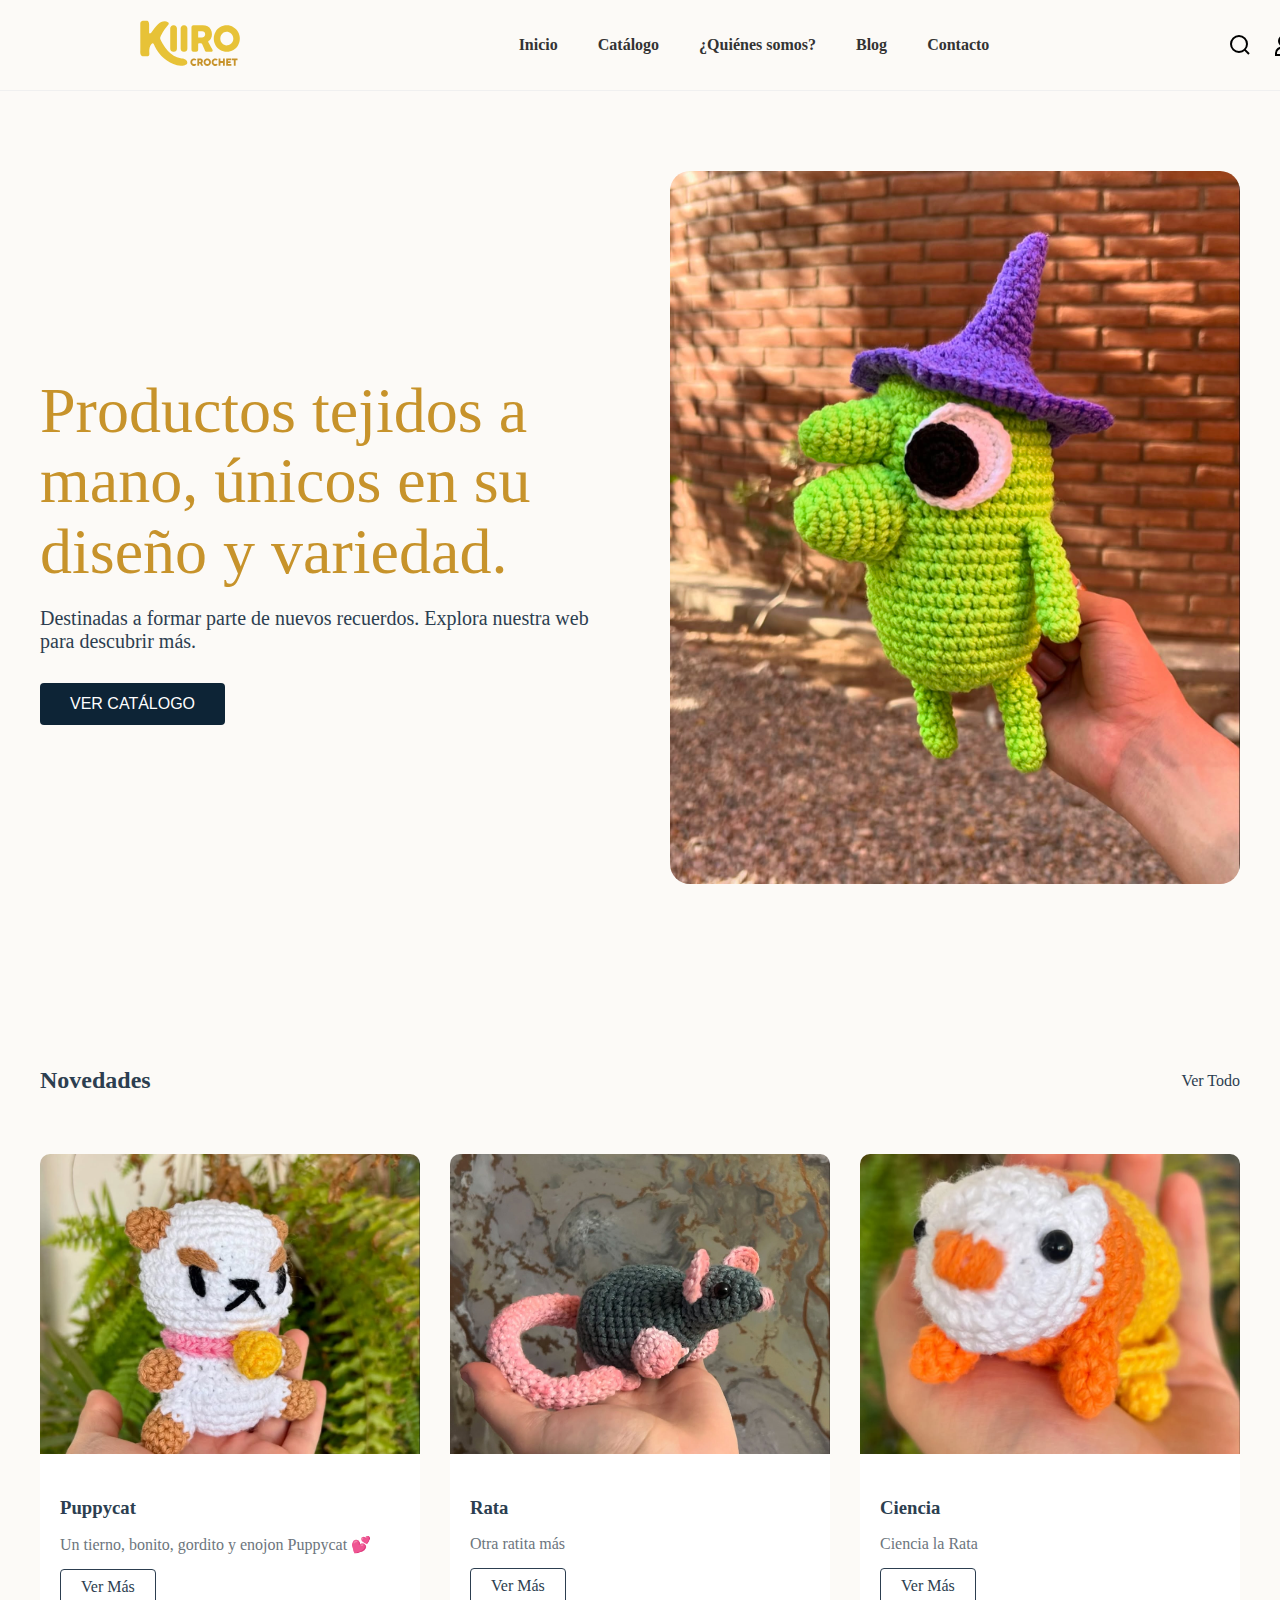
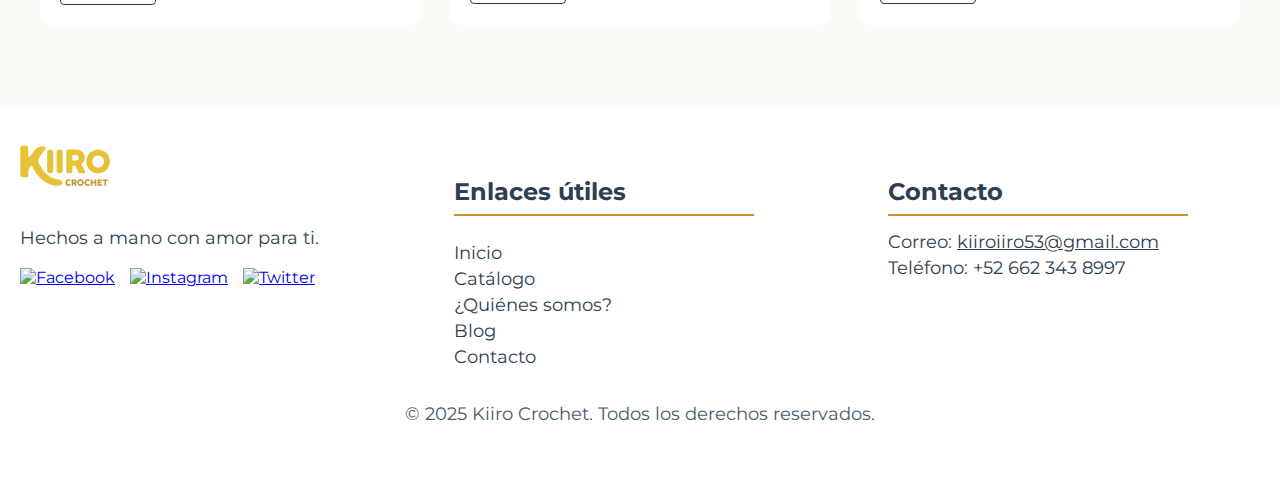
==== commit a4589e88: "ds" ====
--- a/index.html
+++ b/index.html
@@ -1,4 +1,3 @@
-<<<<<<< HEAD
 <!DOCTYPE html>
 <html lang="en">
 <head>
@@ -155,135 +154,4 @@
 
 
 </body>
-</html>
-=======
-<!DOCTYPE html>
-<html lang="en">
-<head>
-    <meta charset="UTF-8">
-    <meta name="viewport" content="width=device-width, initial-scale=1.0">
-    <link rel="stylesheet" href="./style.css">
-    <link rel="preconnect" href="https://fonts.googleapis.com">
-    <link rel="preconnect" href="https://fonts.gstatic.com" crossorigin>
-    <link href="https://fonts.googleapis.com/css2?family=Montserrat:wght@600&display=swap" rel="stylesheet">
-    <link rel="icon" href="./img/kiiro_logo.svg" type="image/x-icon">
-    <title>Kiiro Crochet</title>
-</head>
-<body>
-    <header>
-        <nav class="container">
-            <a href="./index.html" class="logo">
-                <img src="./img/kiiro_logo.svg" alt="">
-            </a>
-            <ul class="nav-links">
-                <li><a href="./index.html">Inicio</a></li>
-                <li><a href="./html/catalogo.html">Catálogo</a></li> 
-                <li><a href="./html/about.html">¿Quiénes somos?</a></li>
-                <li><a href="./html/blog.html">Blog</a></li>
-                <li><a href="./html/contact.html">Contacto</a></li>
-            </ul>
-            <div class="nav-icons">
-                <!-- Icono de búsqueda -->
-                <svg id="search-icon" width="24" height="24" viewBox="0 0 24 24" fill="none" stroke="currentColor" stroke-width="2">
-                    <circle cx="11" cy="11" r="8"/>
-                    <line x1="21" y1="21" x2="16.65" y2="16.65"/>
-                </svg>
-            
-                <!-- Icono de usuario -->
-                <svg id="user-icon" width="24" height="24" viewBox="0 0 24 24" fill="none" stroke="currentColor" stroke-width="2" xmlns="http://www.w3.org/2000/svg">
-                    <circle cx="12" cy="8" r="5"/>
-                    <path d="M12 14c-5 0-8 3-8 6v2h16v-2c0-3-3-6-8-6z"/>
-                </svg>
-            
-                <!-- Icono de bolsa -->
-                <svg id="cart-icon" width="24" height="24" viewBox="0 0 24 24" fill="none" stroke="currentColor" stroke-width="2">
-                    <path d="M6 2L3 6v14a2 2 0 0 0 2 2h14a2 2 0 0 0 2-2V6l-3-4z"/>
-                    <line x1="3" y1="6" x2="21" y2="6"/>
-                    <path d="M16 10a4 4 0 0 1-8 0"/>
-                </svg>
-            </div>
-        </nav>
-    </header>
-
-    <main>
-        <section class="hero container">
-            <div class="hero-content">
-                <h1>Productos tejidos a mano, únicos en su diseño y variedad.</h1>
-                <p>Destinadas a formar parte de nuevos recuerdos. Explora nuestra web para descubrir más.</p>
-                <a href="./html/catalogo.html"><button class="shop-now">Ver Catálogo</button></a>
-            </div>
-            <div class="hero-image">
-                <img src="./img/glep_amigurumi.jpg" alt="Glep">
-            </div>
-        </section>
-
-        <section class="products container">
-            <div class="products-header">
-                <h2>Novedades</h2>
-                <a href="./html/catalogo.html" class="view-all">Ver Todo</a>
-            </div>
-            <div class="product-grid">
-                <div class="product-card">
-                    <img src="./img/puppycat_amigurumi.jpg" alt="Puppycat">
-                    <div class="product-info">
-                        <h3>Puppycat</h3>
-                        <p>Un tierno, bonito, gordito y enojon Puppycat 💕</p>
-                        <a href="#" class="learn-more">Ver Más</a>
-                    </div>
-                </div>
-                <div class="product-card">
-                    <img src="./img/rata_amigurumi.jpg" alt="Rata">
-                    <div class="product-info">
-                        <h3>Rata</h3>
-                        <p>Otra ratita más</p>
-                        <a href="#" class="learn-more">Ver Más</a>
-                    </div>
-                </div>
-                <div class="product-card">
-                    <img src="./img/ciencia_amigurumi.jpg" alt="Ciencia">
-                    <div class="product-info">
-                        <h3>Ciencia</h3>
-                        <p>Ciencia la Rata</p>
-                        <a href="#" class="learn-more">Ver Más</a>
-                    </div>
-                </div>
-            </div>
-        </section>
-    </main>
-
-    <footer>
-        <div class="footer-container">
-            <div class="footer-left">
-                <a href="./index.html" class="logo">
-                    <img src="./img/kiiro_logo.svg" alt="" class="footer-logo">
-                </a>
-                <p>Hechos a mano con amor para ti.</p>
-                <div class="social-links">
-                    <a href="#" class="social-icon"><img src="https://img.icons8.com/ios/50/000000/facebook.png" alt="Facebook"></a>
-                    <a href="https://www.instagram.com/kiiro__crochet/" target="_blank" class="social-icon"><img src="https://img.icons8.com/ios/50/000000/instagram.png" alt="Instagram"></a>
-                    <a href="#" class="social-icon"><img src="https://img.icons8.com/ios/50/000000/twitter.png" alt="Twitter"></a>
-                </div>
-            </div>
-            <div class="footer-middle">
-                <h4 class="footer-title">Enlaces útiles</h4>
-                <ul>
-                    <li><a href="./index.html">Inicio</a></li>
-                    <li><a href="./html/catalogo.html">Catálogo</a></li>
-                    <li><a href="./html/about.html">¿Quiénes somos?</a></li>
-                    <li><a href="./html/blog.html">Blog</a></li>
-                    <li><a href="./html/contact.html">Contacto</a></li>
-                </ul>
-            </div>
-            <div class="footer-right">
-                <h4 class="footer-title">Contacto </h4>
-                <p>Correo: <a href="mailto:info@kiirocrochet.com" class="footer-links">kiiroiiro53@gmail.com</a></p>
-                <p>Teléfono: +52 662 343 8997</p>
-            </div>
-        </div>
-        <div class="footer-bottom">
-            <p>&copy; 2025 Kiiro Crochet. Todos los derechos reservados.</p>
-        </div>
-    </footer>
-</body>
-</html>
->>>>>>> 95175e4a6abff4274025dff05bd25349de25e3a0
+</html>